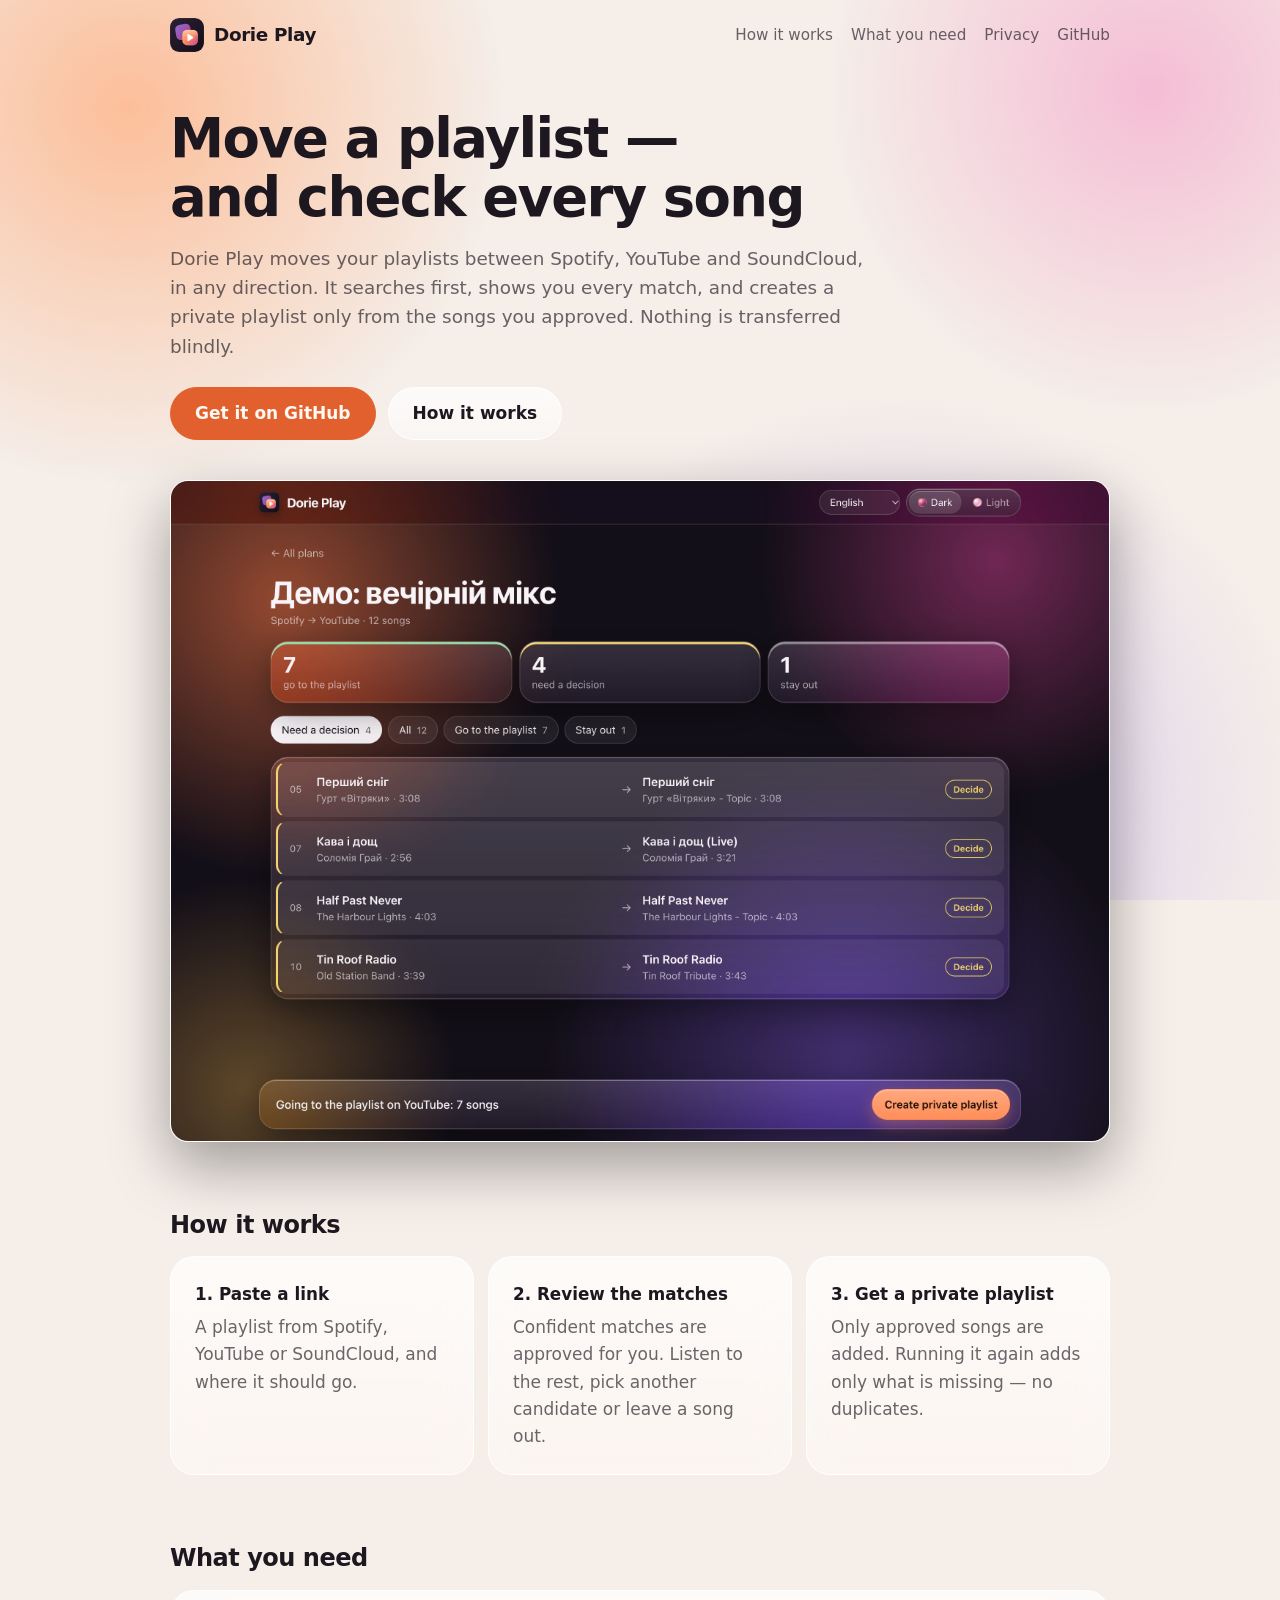
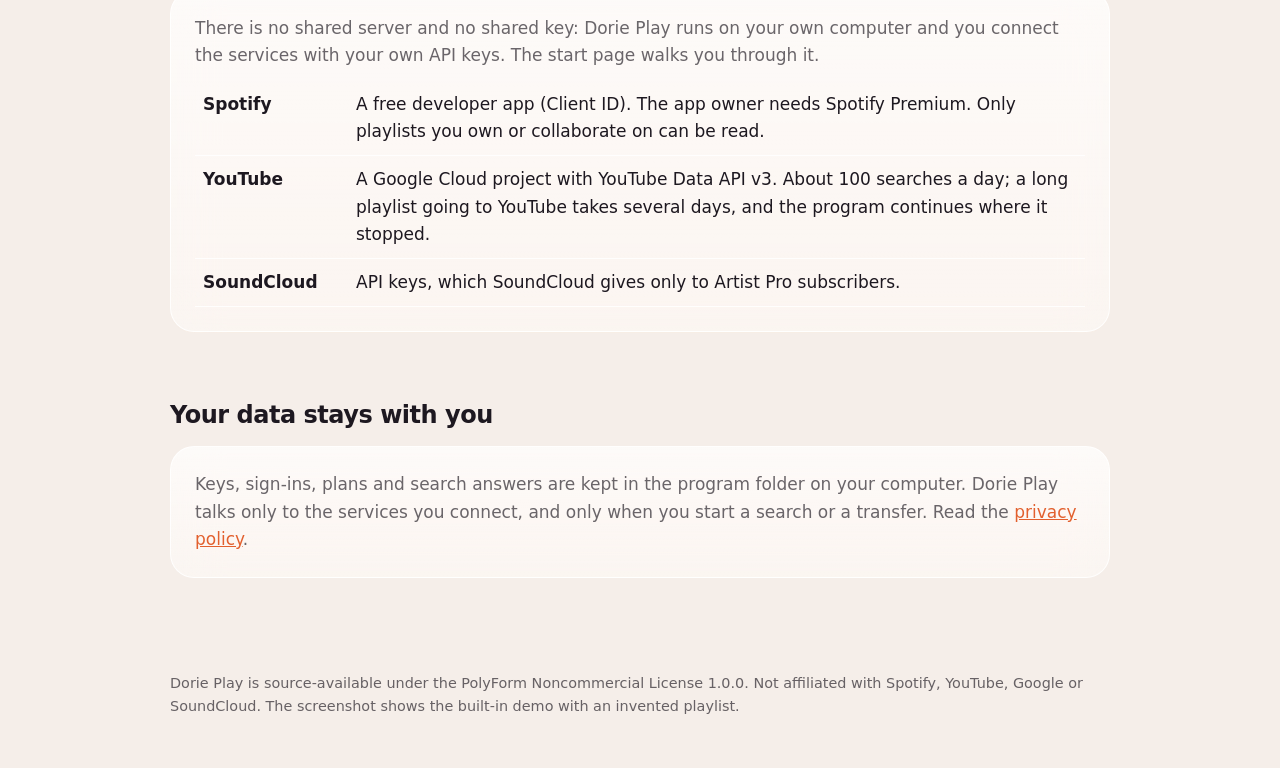
==== docs/index.html @ f4697aac "Key set-up page, service module tests and a draft site - Start page: Services -> Set up shows the st" ====
<!doctype html>
<html lang="en">
<head>
  <meta charset="utf-8">
  <meta name="viewport" content="width=device-width, initial-scale=1">
  <title>Dorie Play — move a playlist and check every song</title>
  <meta name="description" content="Move playlists between Spotify, YouTube and SoundCloud. Dorie Play searches first, shows you every match, and creates a private playlist only from the songs you approved.">
  <link rel="icon" href="logo.svg" type="image/svg+xml">
  <link rel="stylesheet" href="site.css">
</head>
<body>
  <div class="wrap">
    <header>
      <a class="brand" href="./"><img src="logo.svg" alt="">Dorie Play</a>
      <nav><a href="#how">How it works</a><a href="#need">What you need</a><a href="privacy.html">Privacy</a><a href="https://github.com/9w1voo/DoriePlay">GitHub</a></nav>
    </header>

    <h1>Move a playlist —<br>and check every song</h1>
    <p class="lead">Dorie Play moves your playlists between Spotify, YouTube and SoundCloud, in any direction.
      It searches first, shows you every match, and creates a private playlist only from the songs you approved.
      Nothing is transferred blindly.</p>
    <div class="buttons">
      <a class="btn primary" href="https://github.com/9w1voo/DoriePlay">Get it on GitHub</a>
      <a class="btn" href="#how">How it works</a>
    </div>
    <img class="shot" src="review.png" alt="Review screen: each song next to its match, with the ones that need a decision on top" width="1280" height="900">

    <section id="how">
      <h2>How it works</h2>
      <div class="steps">
        <div class="panel"><h3>1. Paste a link</h3><p>A playlist from Spotify, YouTube or SoundCloud, and where it should go.</p></div>
        <div class="panel"><h3>2. Review the matches</h3><p>Confident matches are approved for you. Listen to the rest, pick another candidate or leave a song out.</p></div>
        <div class="panel"><h3>3. Get a private playlist</h3><p>Only approved songs are added. Running it again adds only what is missing — no duplicates.</p></div>
      </div>
    </section>

    <section id="need">
      <h2>What you need</h2>
      <div class="panel">
        <p class="intro">There is no shared server and no shared key: Dorie Play runs on your own computer and you connect the services with your own API keys. The start page walks you through it.</p>
        <table>
          <tr><th>Spotify</th><td>A free developer app (Client ID). The app owner needs Spotify Premium. Only playlists you own or collaborate on can be read.</td></tr>
          <tr><th>YouTube</th><td>A Google Cloud project with YouTube Data API v3. About 100 searches a day; a long playlist going to YouTube takes several days, and the program continues where it stopped.</td></tr>
          <tr><th>SoundCloud</th><td>API keys, which SoundCloud gives only to Artist Pro subscribers.</td></tr>
        </table>
      </div>
    </section>

    <section>
      <h2>Your data stays with you</h2>
      <div class="panel"><p>Keys, sign-ins, plans and search answers are kept in the program folder on your computer.
        Dorie Play talks only to the services you connect, and only when you start a search or a transfer.
        Read the <a href="privacy.html">privacy policy</a>.</p></div>
    </section>

    <footer>
      Dorie Play is source-available under the PolyForm Noncommercial License 1.0.0.
      Not affiliated with Spotify, YouTube, Google or SoundCloud. The screenshot shows the built-in demo with an invented playlist.
    </footer>
  </div>
</body>
</html>
---- docs/site.css ----
/* Dorie Play site: the same glass look as the program, no outside fonts or scripts. */
:root {
  --bg: #130f18; --text: #f8f4f8; --muted: rgb(248 244 248 / 0.66); --accent: #ff8f5a; --accent-ink: #1e0e05;
  --panel: linear-gradient(180deg, rgb(255 255 255 / 0.13), rgb(255 255 255 / 0.05)); --edge: rgb(255 255 255 / 0.17);
  --a: rgb(255 122 69 / 0.5); --b: rgb(206 64 143 / 0.45); --c: rgb(120 84 214 / 0.42);
  color-scheme: dark;
}
@media (prefers-color-scheme: light) {
  :root {
    --bg: #f5eee9; --text: #1d1820; --muted: rgb(29 24 32 / 0.66); --accent: #e2602e; --accent-ink: #fff8f3;
    --panel: linear-gradient(180deg, rgb(255 255 255 / 0.75), rgb(255 255 255 / 0.45)); --edge: rgb(255 255 255 / 0.85);
    --a: rgb(255 170 120 / 0.7); --b: rgb(244 150 196 / 0.55); --c: rgb(185 160 245 / 0.5);
    color-scheme: light;
  }
}
* { box-sizing: border-box; }
body { margin: 0; background: var(--bg); color: var(--text); font: 17px/1.6 system-ui, -apple-system, "Segoe UI", Roboto, sans-serif; }
body::before {
  content: ""; position: fixed; inset: 0; z-index: -1; pointer-events: none;
  background: radial-gradient(42vmax 42vmax at 10% 12%, var(--a), transparent 70%),
              radial-gradient(36vmax 36vmax at 90% 10%, var(--b), transparent 70%),
              radial-gradient(46vmax 46vmax at 70% 90%, var(--c), transparent 70%);
}
a { color: var(--accent); }
.wrap { max-width: 980px; margin: 0 auto; padding: 0 20px; }
header { display: flex; align-items: center; justify-content: space-between; gap: 16px; padding: 18px 0; }
.brand { display: flex; align-items: center; gap: 10px; color: var(--text); text-decoration: none; font-weight: 700; font-size: 1.15rem; letter-spacing: -0.02em; }
.brand img { width: 34px; height: 34px; border-radius: 9px; }
nav { display: flex; gap: 18px; font-size: 0.95rem; }
nav a { color: var(--muted); text-decoration: none; }
nav a:hover { color: var(--text); }
h1 { font-size: clamp(2rem, 5.5vw, 3.4rem); line-height: 1.08; letter-spacing: -0.03em; margin: 40px 0 16px; }
h2 { font-size: 1.5rem; letter-spacing: -0.02em; margin: 0 0 12px; }
h3 { font-size: 1.05rem; margin: 0 0 6px; }
.lead { color: var(--muted); font-size: 1.15rem; max-width: 60ch; margin: 0 0 26px; }
.buttons { display: flex; flex-wrap: wrap; gap: 12px; margin-bottom: 40px; }
.btn { display: inline-block; padding: 12px 24px; border-radius: 99px; border: 1px solid var(--edge); background: var(--panel); color: var(--text); text-decoration: none; font-weight: 600; }
.btn.primary { background: var(--accent); border-color: var(--accent); color: var(--accent-ink); }
.shot { display: block; width: 100%; height: auto; border-radius: 18px; border: 1px solid var(--edge); box-shadow: 0 24px 60px rgb(0 0 0 / 0.35); }
section { margin: 64px 0; }
.panel { padding: 24px; border-radius: 24px; border: 1px solid var(--edge); background: var(--panel);
  -webkit-backdrop-filter: blur(24px) saturate(170%); backdrop-filter: blur(24px) saturate(170%); }
.steps { display: grid; grid-template-columns: repeat(auto-fit, minmax(240px, 1fr)); gap: 14px; }
.steps p, .panel p { margin: 0; color: var(--muted); }
.panel p.intro { margin-bottom: 12px; }
table { width: 100%; border-collapse: collapse; }
th, td { text-align: left; vertical-align: top; padding: 10px 8px; border-bottom: 1px solid var(--edge); }
th { width: 9em; }
.policy h2 { margin-top: 36px; font-size: 1.25rem; }
.policy ul { padding-left: 22px; }
.policy li { margin: 4px 0; }
code { font: 0.9em ui-monospace, "SF Mono", Menlo, monospace; }
.draft { padding: 10px 14px; border: 1px dashed var(--accent); border-radius: 12px; font-size: 0.95rem; }
footer { padding: 30px 0 50px; color: var(--muted); font-size: 0.9rem; }
img { max-width: 100%; }
@media (max-width: 640px) {
  header { flex-wrap: wrap; }
  nav { flex-wrap: wrap; gap: 6px 14px; }
  th, td { display: block; width: auto; padding: 4px 0; border: 0; }
  td { padding-bottom: 12px; border-bottom: 1px solid var(--edge); }
}
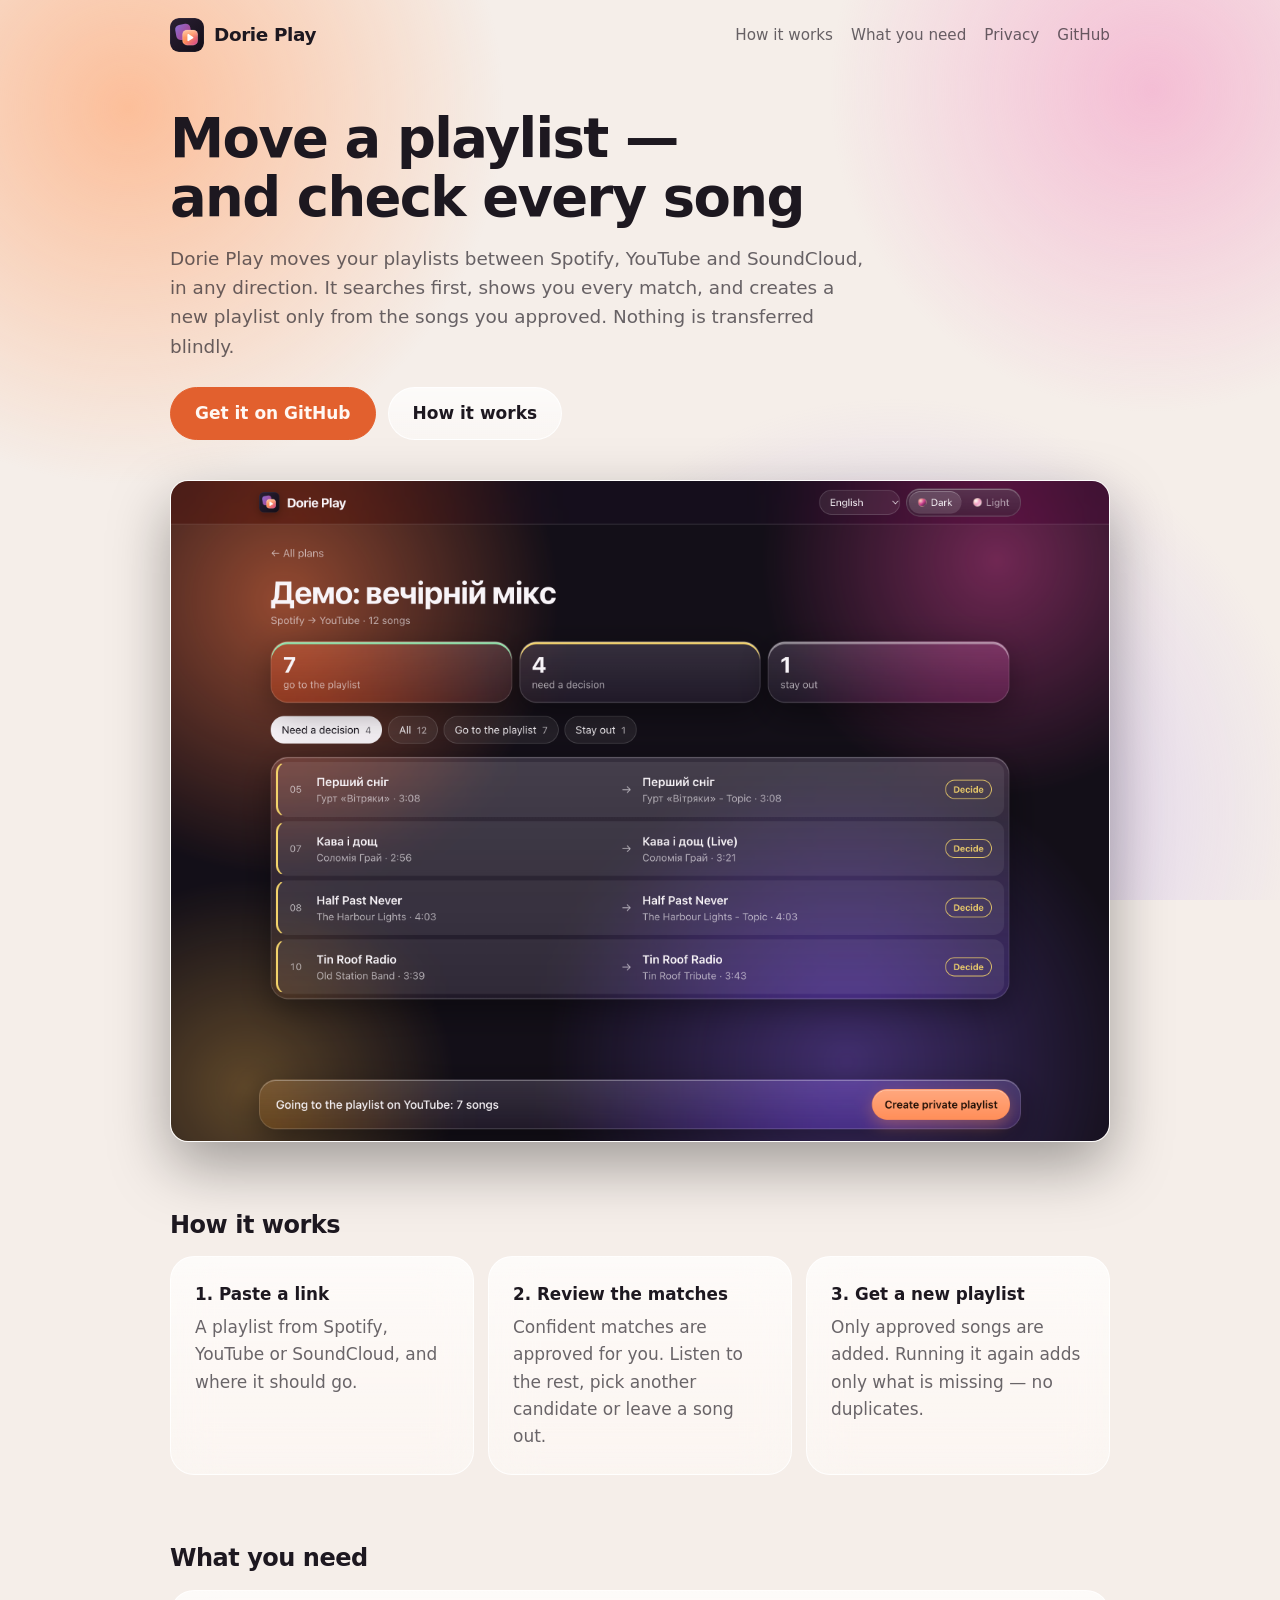
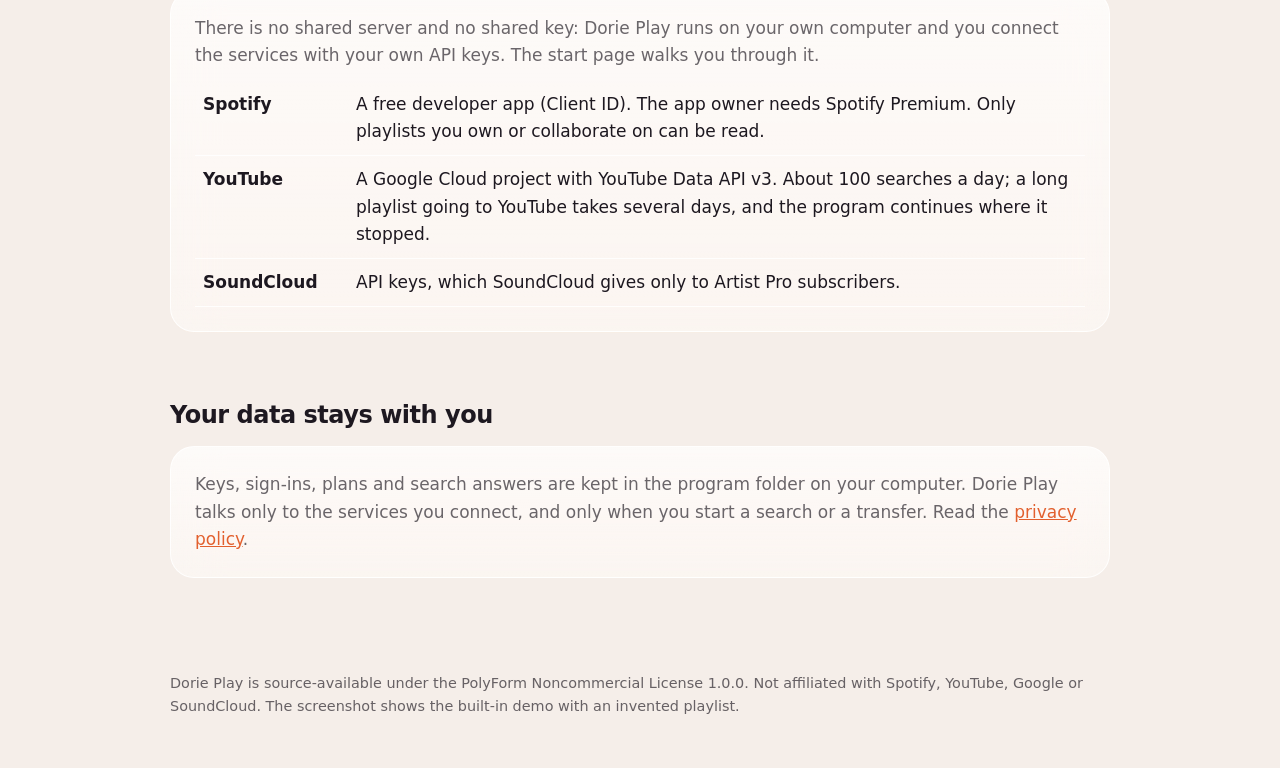
==== commit aac081dd: "Paste a list of songs as the source; be honest about Spotify playlists Song lists: paste songs one p" ====
--- a/docs/index.html
+++ b/docs/index.html
@@ -4,7 +4,7 @@
   <meta charset="utf-8">
   <meta name="viewport" content="width=device-width, initial-scale=1">
   <title>Dorie Play — move a playlist and check every song</title>
-  <meta name="description" content="Move playlists between Spotify, YouTube and SoundCloud. Dorie Play searches first, shows you every match, and creates a private playlist only from the songs you approved.">
+  <meta name="description" content="Move playlists between Spotify, YouTube and SoundCloud. Dorie Play searches first, shows you every match, and creates a playlist only from the songs you approved.">
   <link rel="icon" href="logo.svg" type="image/svg+xml">
   <link rel="stylesheet" href="site.css">
 </head>
@@ -17,7 +17,7 @@
 
     <h1>Move a playlist —<br>and check every song</h1>
     <p class="lead">Dorie Play moves your playlists between Spotify, YouTube and SoundCloud, in any direction.
-      It searches first, shows you every match, and creates a private playlist only from the songs you approved.
+      It searches first, shows you every match, and creates a new playlist only from the songs you approved.
       Nothing is transferred blindly.</p>
     <div class="buttons">
       <a class="btn primary" href="https://github.com/9w1voo/DoriePlay">Get it on GitHub</a>
@@ -30,7 +30,7 @@
       <div class="steps">
         <div class="panel"><h3>1. Paste a link</h3><p>A playlist from Spotify, YouTube or SoundCloud, and where it should go.</p></div>
         <div class="panel"><h3>2. Review the matches</h3><p>Confident matches are approved for you. Listen to the rest, pick another candidate or leave a song out.</p></div>
-        <div class="panel"><h3>3. Get a private playlist</h3><p>Only approved songs are added. Running it again adds only what is missing — no duplicates.</p></div>
+        <div class="panel"><h3>3. Get a new playlist</h3><p>Only approved songs are added. Running it again adds only what is missing — no duplicates.</p></div>
       </div>
     </section>
 
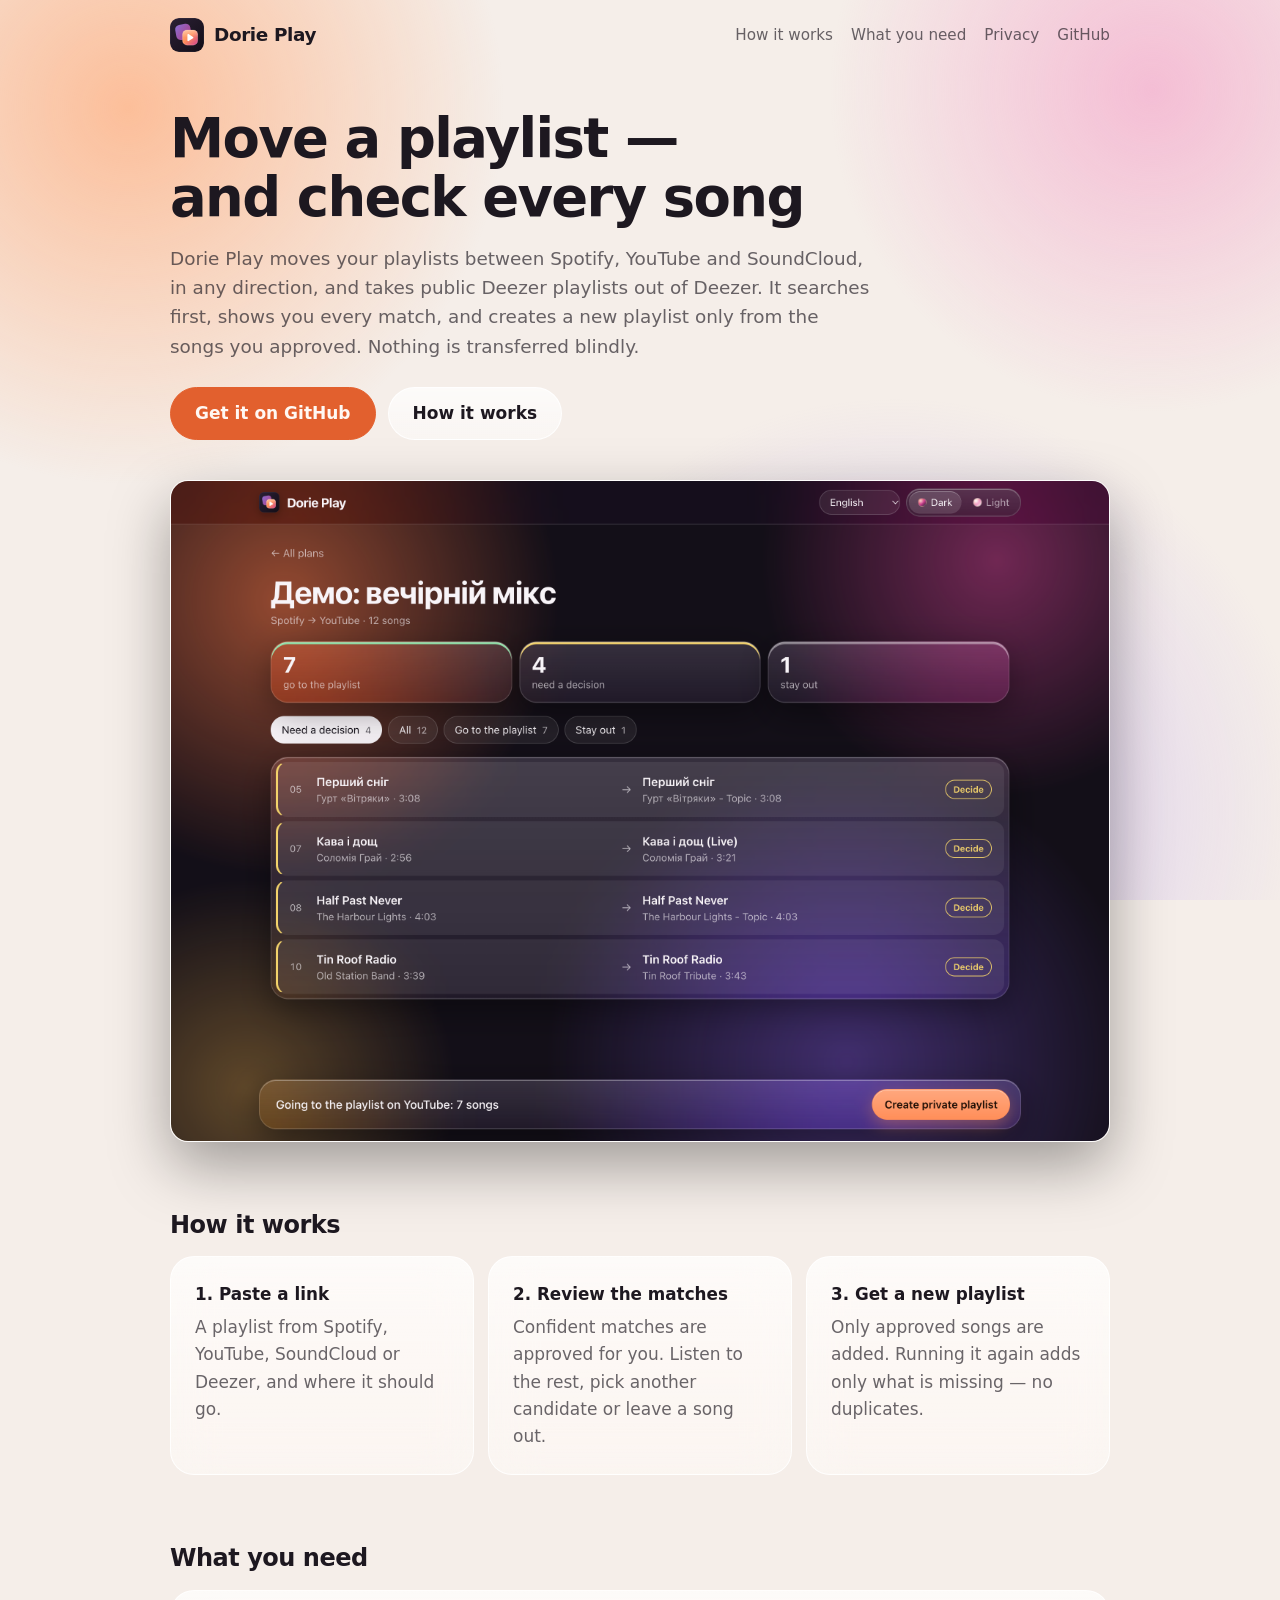
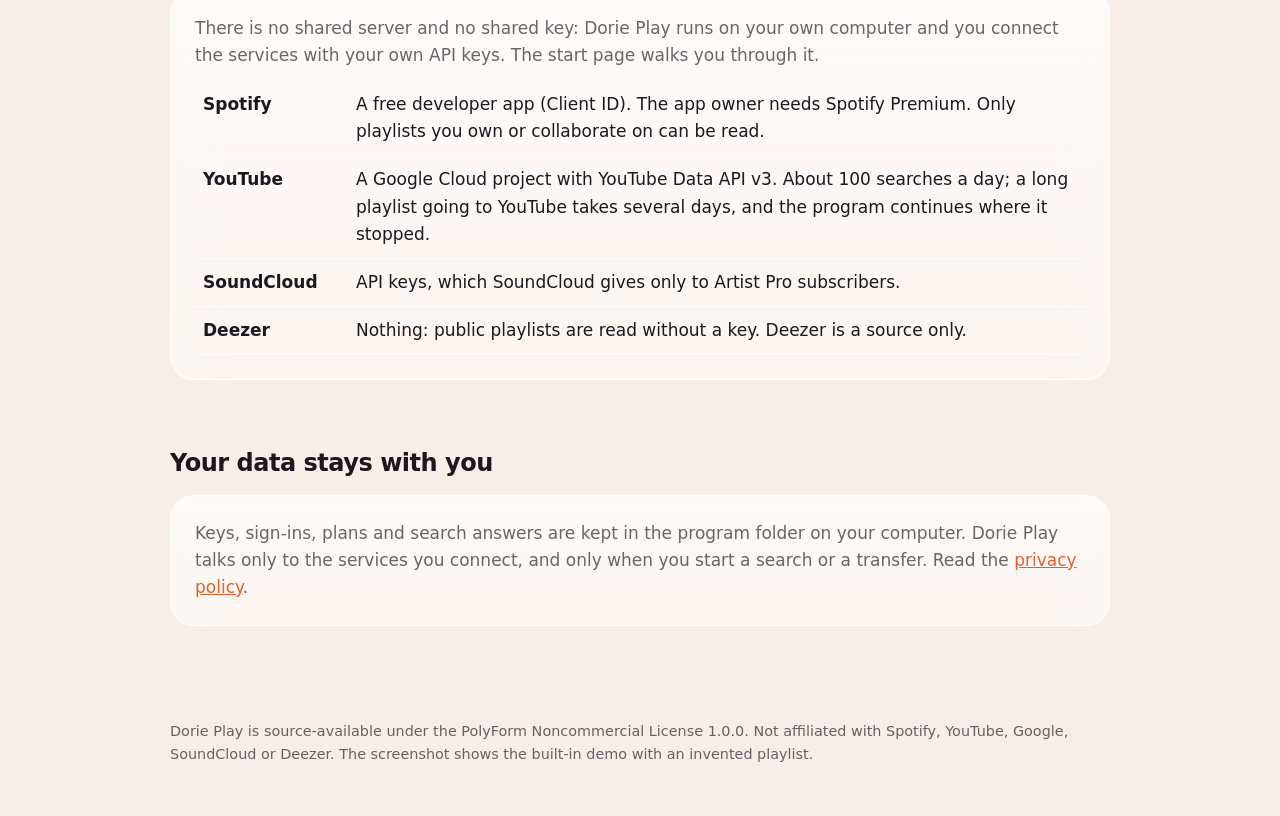
==== commit 7c6792f2: "Add Deezer as a source: public playlists without a key platforms/deezer.py reads public Deezer playl" ====
--- a/docs/index.html
+++ b/docs/index.html
@@ -16,7 +16,7 @@
     </header>
 
     <h1>Move a playlist —<br>and check every song</h1>
-    <p class="lead">Dorie Play moves your playlists between Spotify, YouTube and SoundCloud, in any direction.
+    <p class="lead">Dorie Play moves your playlists between Spotify, YouTube and SoundCloud, in any direction, and takes public Deezer playlists out of Deezer.
       It searches first, shows you every match, and creates a new playlist only from the songs you approved.
       Nothing is transferred blindly.</p>
     <div class="buttons">
@@ -28,7 +28,7 @@
     <section id="how">
       <h2>How it works</h2>
       <div class="steps">
-        <div class="panel"><h3>1. Paste a link</h3><p>A playlist from Spotify, YouTube or SoundCloud, and where it should go.</p></div>
+        <div class="panel"><h3>1. Paste a link</h3><p>A playlist from Spotify, YouTube, SoundCloud or Deezer, and where it should go.</p></div>
         <div class="panel"><h3>2. Review the matches</h3><p>Confident matches are approved for you. Listen to the rest, pick another candidate or leave a song out.</p></div>
         <div class="panel"><h3>3. Get a new playlist</h3><p>Only approved songs are added. Running it again adds only what is missing — no duplicates.</p></div>
       </div>
@@ -42,6 +42,7 @@
           <tr><th>Spotify</th><td>A free developer app (Client ID). The app owner needs Spotify Premium. Only playlists you own or collaborate on can be read.</td></tr>
           <tr><th>YouTube</th><td>A Google Cloud project with YouTube Data API v3. About 100 searches a day; a long playlist going to YouTube takes several days, and the program continues where it stopped.</td></tr>
           <tr><th>SoundCloud</th><td>API keys, which SoundCloud gives only to Artist Pro subscribers.</td></tr>
+          <tr><th>Deezer</th><td>Nothing: public playlists are read without a key. Deezer is a source only.</td></tr>
         </table>
       </div>
     </section>
@@ -55,7 +56,7 @@
 
     <footer>
       Dorie Play is source-available under the PolyForm Noncommercial License 1.0.0.
-      Not affiliated with Spotify, YouTube, Google or SoundCloud. The screenshot shows the built-in demo with an invented playlist.
+      Not affiliated with Spotify, YouTube, Google, SoundCloud or Deezer. The screenshot shows the built-in demo with an invented playlist.
     </footer>
   </div>
 </body>
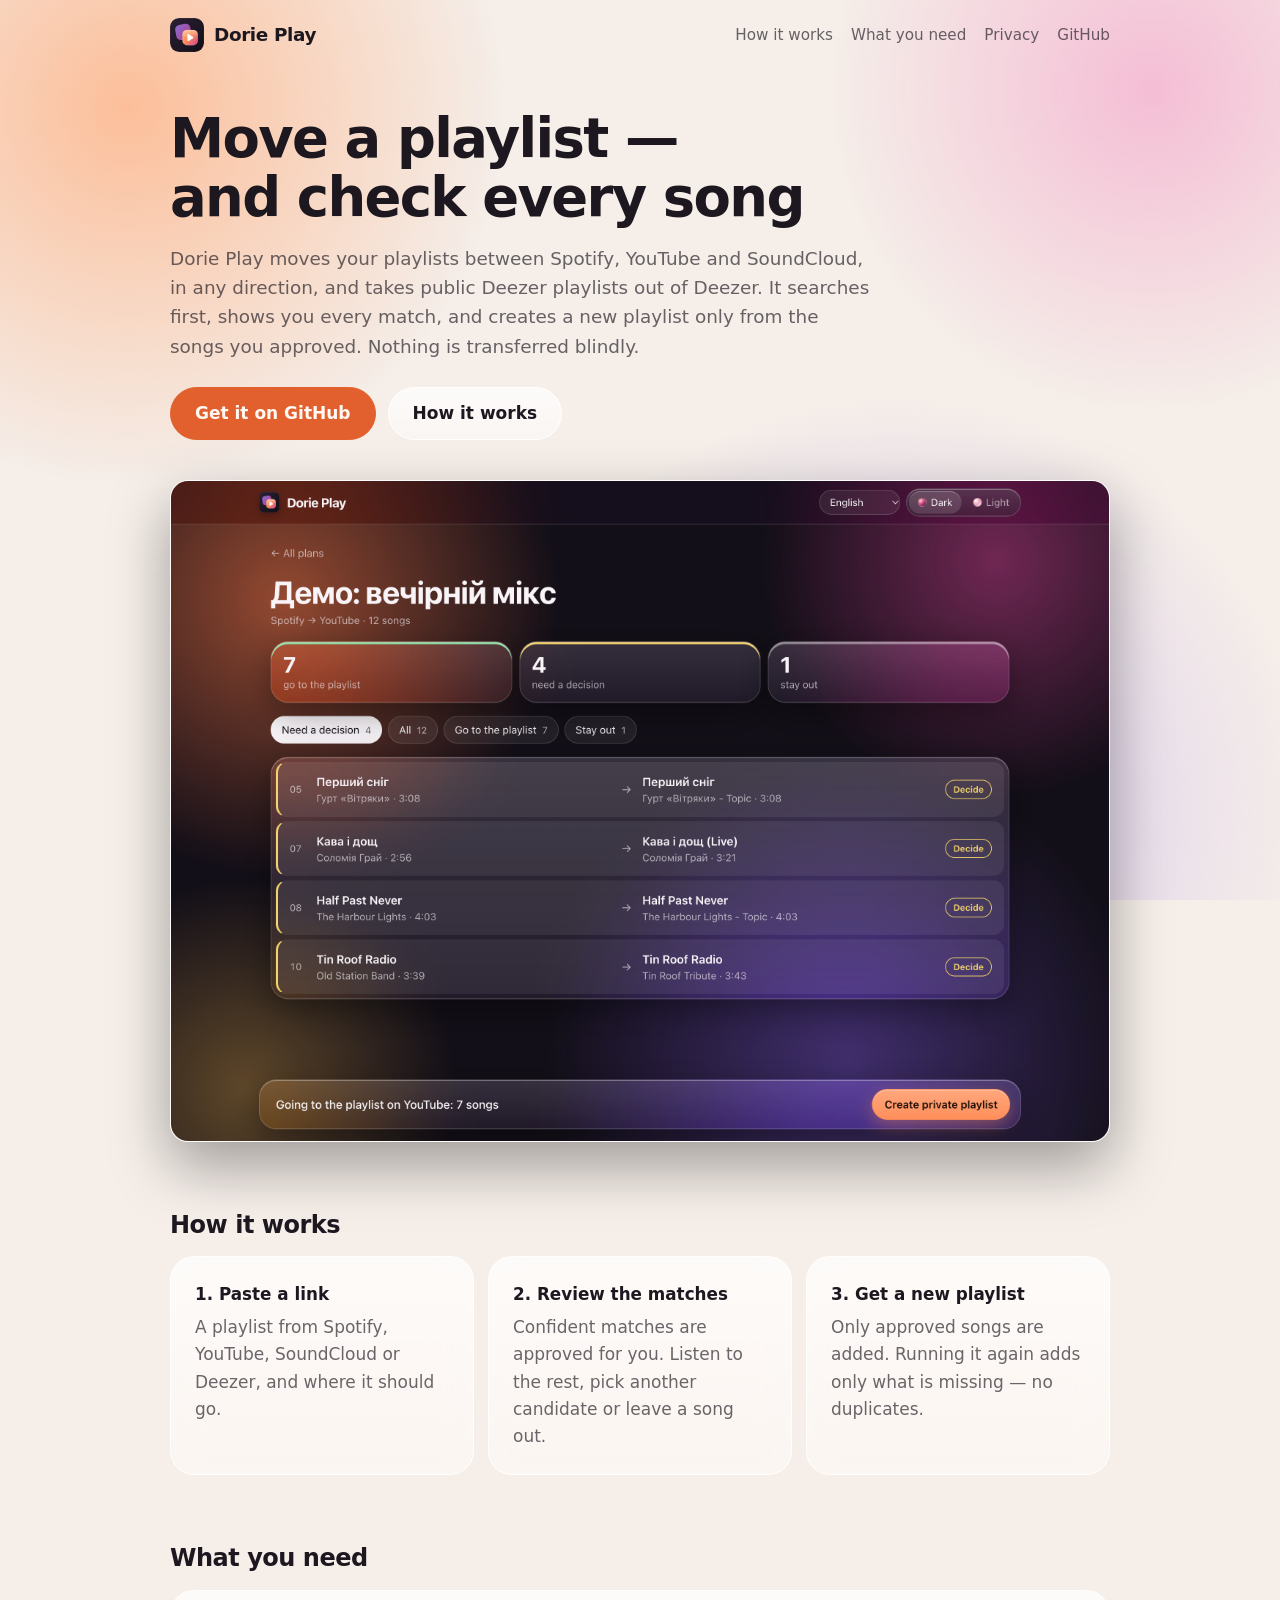
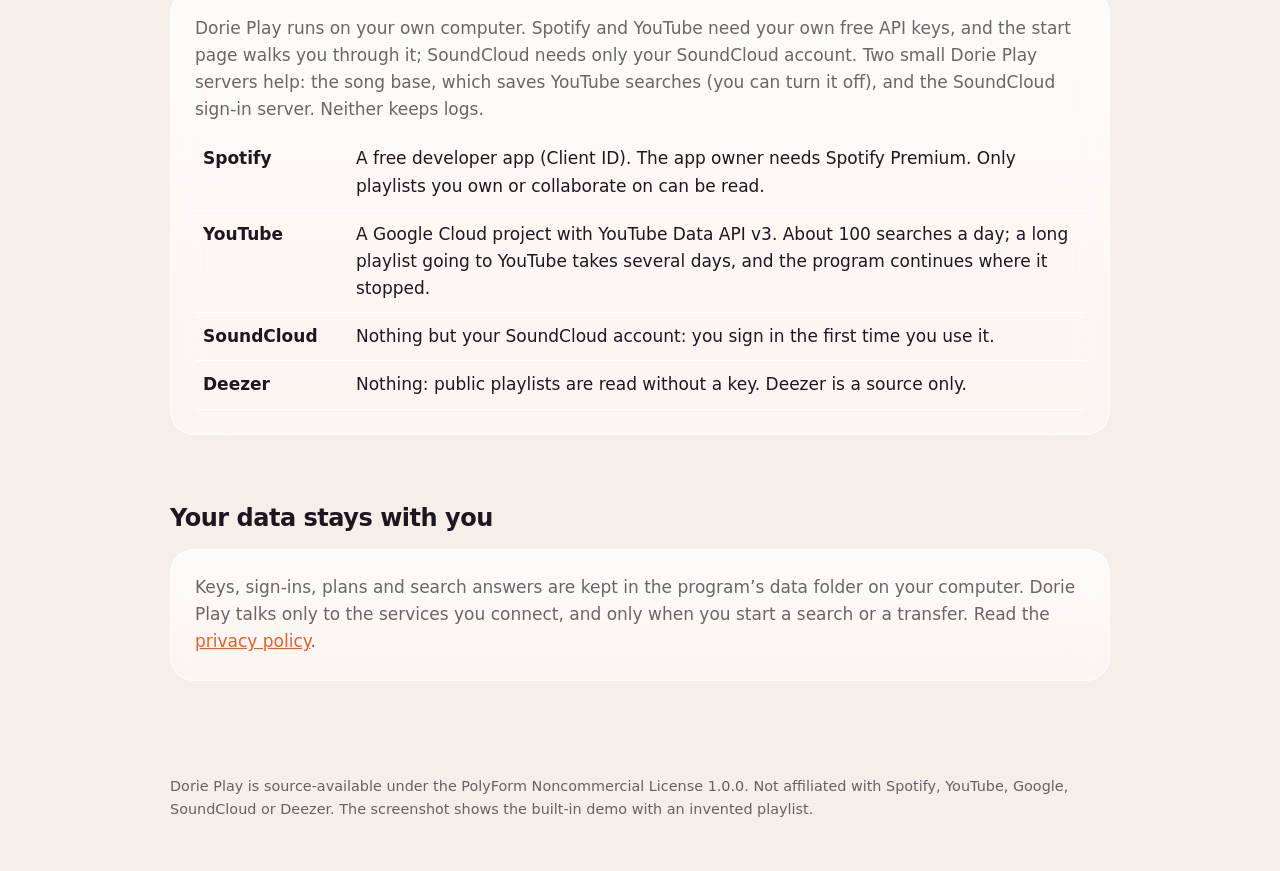
==== commit 3787df81: "docs: SoundCloud needs no key, the two helper servers, Mac first-start steps Co-Authored-By: Claude " ====
--- a/docs/index.html
+++ b/docs/index.html
@@ -3,8 +3,15 @@
 <head>
   <meta charset="utf-8">
   <meta name="viewport" content="width=device-width, initial-scale=1">
-  <title>Dorie Play — move a playlist and check every song</title>
-  <meta name="description" content="Move playlists between Spotify, YouTube and SoundCloud. Dorie Play searches first, shows you every match, and creates a playlist only from the songs you approved.">
+  <title>Dorie Play — transfer playlists between Spotify, YouTube and SoundCloud</title>
+  <meta name="description" content="Free tool to transfer playlists between Spotify, YouTube and SoundCloud, and out of Deezer. Dorie Play shows you every match and creates the new playlist only from the songs you approved.">
+  <link rel="canonical" href="https://dorieplay.com/">
+  <meta property="og:type" content="website">
+  <meta property="og:url" content="https://dorieplay.com/">
+  <meta property="og:title" content="Dorie Play — transfer playlists and check every song">
+  <meta property="og:description" content="Move playlists between Spotify, YouTube and SoundCloud. See every match before the new playlist is created.">
+  <meta property="og:image" content="https://dorieplay.com/review.png">
+  <meta name="twitter:card" content="summary_large_image">
   <link rel="icon" href="logo.svg" type="image/svg+xml">
   <link rel="stylesheet" href="site.css">
 </head>
@@ -37,11 +44,11 @@
     <section id="need">
       <h2>What you need</h2>
       <div class="panel">
-        <p class="intro">There is no shared server and no shared key: Dorie Play runs on your own computer and you connect the services with your own API keys. The start page walks you through it.</p>
+        <p class="intro">Dorie Play runs on your own computer. Spotify and YouTube need your own free API keys, and the start page walks you through it; SoundCloud needs only your SoundCloud account. Two small Dorie Play servers help: the song base, which saves YouTube searches (you can turn it off), and the SoundCloud sign-in server. Neither keeps logs.</p>
         <table>
           <tr><th>Spotify</th><td>A free developer app (Client ID). The app owner needs Spotify Premium. Only playlists you own or collaborate on can be read.</td></tr>
           <tr><th>YouTube</th><td>A Google Cloud project with YouTube Data API v3. About 100 searches a day; a long playlist going to YouTube takes several days, and the program continues where it stopped.</td></tr>
-          <tr><th>SoundCloud</th><td>API keys, which SoundCloud gives only to Artist Pro subscribers.</td></tr>
+          <tr><th>SoundCloud</th><td>Nothing but your SoundCloud account: you sign in the first time you use it.</td></tr>
           <tr><th>Deezer</th><td>Nothing: public playlists are read without a key. Deezer is a source only.</td></tr>
         </table>
       </div>
@@ -49,7 +56,7 @@
 
     <section>
       <h2>Your data stays with you</h2>
-      <div class="panel"><p>Keys, sign-ins, plans and search answers are kept in the program folder on your computer.
+      <div class="panel"><p>Keys, sign-ins, plans and search answers are kept in the program’s data folder on your computer.
         Dorie Play talks only to the services you connect, and only when you start a search or a transfer.
         Read the <a href="privacy.html">privacy policy</a>.</p></div>
     </section>
--- a/docs/site.css
+++ b/docs/site.css
@@ -50,7 +50,6 @@
 .policy ul { padding-left: 22px; }
 .policy li { margin: 4px 0; }
 code { font: 0.9em ui-monospace, "SF Mono", Menlo, monospace; }
-.draft { padding: 10px 14px; border: 1px dashed var(--accent); border-radius: 12px; font-size: 0.95rem; }
 footer { padding: 30px 0 50px; color: var(--muted); font-size: 0.9rem; }
 img { max-width: 100%; }
 @media (max-width: 640px) {
